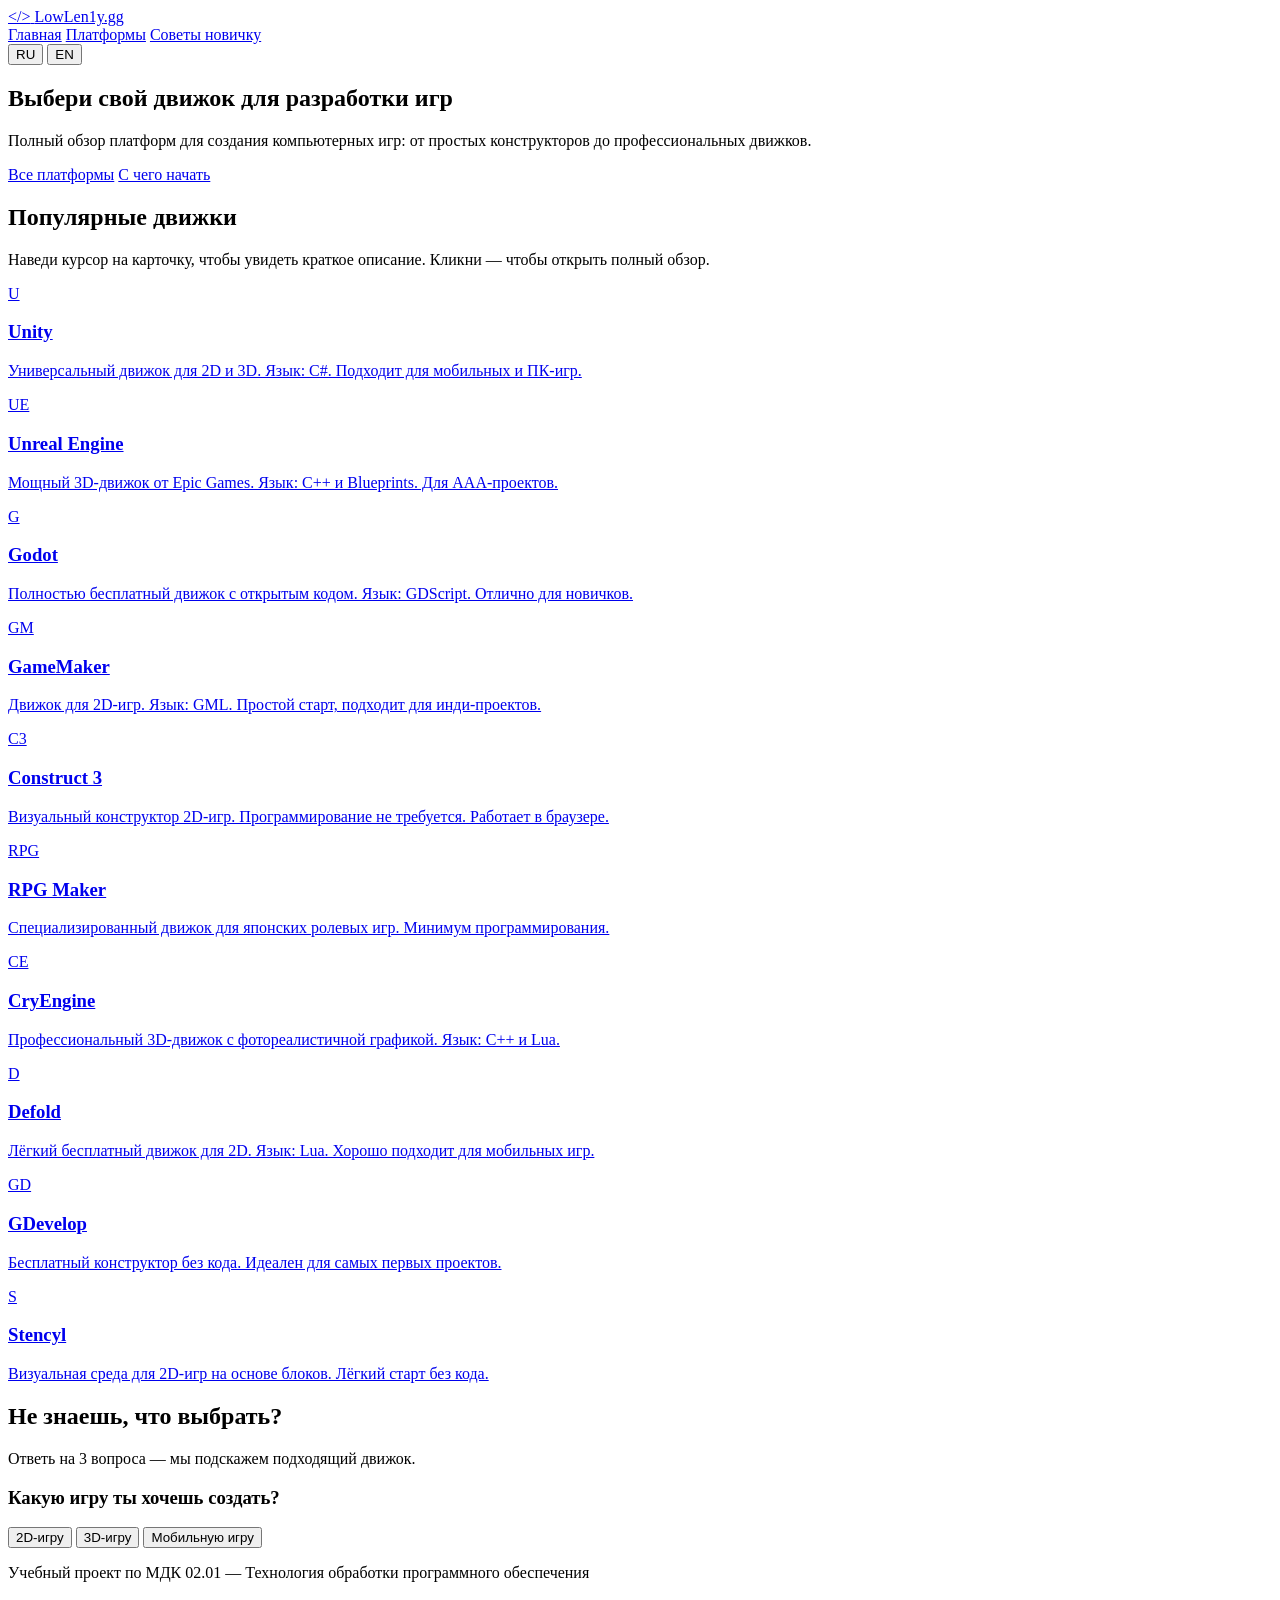
==== index.html @ 75f5266e "Add files via upload" ====
<!DOCTYPE html>
<html lang="ru">
<head>
    <meta charset="UTF-8">
    <meta name="viewport" content="width=device-width, initial-scale=1.0">
    <title>LowLen1y.gg — Обзор платформ для разработки игр</title>
    <link rel="stylesheet" href="css/style.css">
    <!-- Шрифты Google Fonts: Montserrat для заголовков, Inter для текста -->
    <link rel="preconnect" href="https://fonts.googleapis.com">
    <link rel="preconnect" href="https://fonts.gstatic.com" crossorigin>
    <link href="https://fonts.googleapis.com/css2?family=Montserrat:wght@700;900&family=Inter:wght@400;500;600&display=swap" rel="stylesheet">
</head>
<body>

<!-- ================= ШАПКА ================= -->
<header class="header">
    <div class="container header__inner">
        <!-- Логотип сайта -->
        <a href="index.html" class="logo">
    <span class="logo__icon">&lt;/&gt;</span>
    <span class="logo__text">LowLen1y<span class="accent">.gg</span></span>
</a>

        <!-- Навигация -->
        <nav class="nav">
            <a href="index.html" class="nav__link nav__link--active" data-i18n="nav.home">Главная</a>
            <a href="platforms.html" class="nav__link" data-i18n="nav.platforms">Платформы</a>
            <a href="tips.html" class="nav__link" data-i18n="nav.tips">Советы новичку</a>
        </nav>

        <!-- Переключатель языка -->
        <div class="lang-switch">
            <button class="lang-btn lang-btn--active" data-lang="ru">RU</button>
            <button class="lang-btn" data-lang="en">EN</button>
        </div>
    </div>
</header>

<!-- ================= ГЛАВНЫЙ ЭКРАН (HERO) ================= -->
<section class="hero">
    <div class="container">
        <h1 class="hero__title">
            <span data-i18n="hero.title1">Выбери свой</span>
            <span class="accent" data-i18n="hero.title2">движок</span>
            <span data-i18n="hero.title3">для разработки игр</span>
        </h1>
        <p class="hero__subtitle" data-i18n="hero.subtitle">
            Полный обзор платформ для создания компьютерных игр: от простых конструкторов до профессиональных движков.
        </p>
        <div class="hero__buttons">
            <a href="platforms.html" class="btn btn--primary" data-i18n="hero.btnPlatforms">Все платформы</a>
            <a href="tips.html" class="btn btn--outline" data-i18n="hero.btnTips">С чего начать</a>
        </div>
    </div>
</section>

<!-- ================= СЕТКА КАРТОЧЕК ДВИЖКОВ ================= -->
<section class="engines">
    <div class="container">
        <h2 class="section-title" data-i18n="engines.title">Популярные движки</h2>
        <p class="section-subtitle" data-i18n="engines.subtitle">
            Наведи курсор на карточку, чтобы увидеть краткое описание. Кликни — чтобы открыть полный обзор.
        </p>

        <!-- Сетка карточек. Каждая карточка ведёт на свою страницу -->
        <div class="engines__grid">

            <!-- Unity -->
            <a href="engines/unity.html" class="card">
                <div class="card__logo">
                    <!-- Логотип-заглушка. Позже заменим на картинку -->
                    <span class="card__logo-letter">U</span>
                </div>
                <h3 class="card__title">Unity</h3>
                <div class="card__hover">
                    <p data-i18n="card.unity">Универсальный движок для 2D и 3D. Язык: C#. Подходит для мобильных и ПК-игр.</p>
                </div>
            </a>

            <!-- Unreal Engine -->
            <a href="engines/unreal.html" class="card">
                <div class="card__logo"><span class="card__logo-letter">UE</span></div>
                <h3 class="card__title">Unreal Engine</h3>
                <div class="card__hover">
                    <p data-i18n="card.unreal">Мощный 3D-движок от Epic Games. Язык: C++ и Blueprints. Для AAA-проектов.</p>
                </div>
            </a>

            <!-- Godot -->
            <a href="engines/godot.html" class="card">
                <div class="card__logo"><span class="card__logo-letter">G</span></div>
                <h3 class="card__title">Godot</h3>
                <div class="card__hover">
                    <p data-i18n="card.godot">Полностью бесплатный движок с открытым кодом. Язык: GDScript. Отлично для новичков.</p>
                </div>
            </a>

            <!-- GameMaker -->
            <a href="engines/gamemaker.html" class="card">
                <div class="card__logo"><span class="card__logo-letter">GM</span></div>
                <h3 class="card__title">GameMaker</h3>
                <div class="card__hover">
                    <p data-i18n="card.gamemaker">Движок для 2D-игр. Язык: GML. Простой старт, подходит для инди-проектов.</p>
                </div>
            </a>

            <!-- Construct 3 -->
            <a href="engines/construct.html" class="card">
                <div class="card__logo"><span class="card__logo-letter">C3</span></div>
                <h3 class="card__title">Construct 3</h3>
                <div class="card__hover">
                    <p data-i18n="card.construct">Визуальный конструктор 2D-игр. Программирование не требуется. Работает в браузере.</p>
                </div>
            </a>

            <!-- RPG Maker -->
            <a href="engines/rpgmaker.html" class="card">
                <div class="card__logo"><span class="card__logo-letter">RPG</span></div>
                <h3 class="card__title">RPG Maker</h3>
                <div class="card__hover">
                    <p data-i18n="card.rpgmaker">Специализированный движок для японских ролевых игр. Минимум программирования.</p>
                </div>
            </a>

            <!-- CryEngine -->
            <a href="engines/cryengine.html" class="card">
                <div class="card__logo"><span class="card__logo-letter">CE</span></div>
                <h3 class="card__title">CryEngine</h3>
                <div class="card__hover">
                    <p data-i18n="card.cryengine">Профессиональный 3D-движок с фотореалистичной графикой. Язык: C++ и Lua.</p>
                </div>
            </a>

            <!-- Defold -->
            <a href="engines/defold.html" class="card">
                <div class="card__logo"><span class="card__logo-letter">D</span></div>
                <h3 class="card__title">Defold</h3>
                <div class="card__hover">
                    <p data-i18n="card.defold">Лёгкий бесплатный движок для 2D. Язык: Lua. Хорошо подходит для мобильных игр.</p>
                </div>
            </a>

            <!-- GDevelop -->
            <a href="engines/gdevelop.html" class="card">
                <div class="card__logo"><span class="card__logo-letter">GD</span></div>
                <h3 class="card__title">GDevelop</h3>
                <div class="card__hover">
                    <p data-i18n="card.gdevelop">Бесплатный конструктор без кода. Идеален для самых первых проектов.</p>
                </div>
            </a>

            <!-- Stencyl -->
            <a href="engines/stencyl.html" class="card">
                <div class="card__logo"><span class="card__logo-letter">S</span></div>
                <h3 class="card__title">Stencyl</h3>
                <div class="card__hover">
                    <p data-i18n="card.stencyl">Визуальная среда для 2D-игр на основе блоков. Лёгкий старт без кода.</p>
                </div>
            </a>

        </div>
    </div>
</section>

<!-- ================= МИНИ-ОПРОСНИК ================= -->
<section class="quiz">
    <div class="container">
        <h2 class="section-title" data-i18n="quiz.title">Не знаешь, что выбрать?</h2>
        <p class="section-subtitle" data-i18n="quiz.subtitle">Ответь на 3 вопроса — мы подскажем подходящий движок.</p>

        <div class="quiz__box">
            <!-- Шаг 1 -->
            <div class="quiz__step" data-step="1">
                <h3 class="quiz__question" data-i18n="quiz.q1">Какую игру ты хочешь создать?</h3>
                <div class="quiz__options">
                    <button class="quiz__option" data-value="2d" data-i18n="quiz.q1.a">2D-игру</button>
                    <button class="quiz__option" data-value="3d" data-i18n="quiz.q1.b">3D-игру</button>
                    <button class="quiz__option" data-value="mobile" data-i18n="quiz.q1.c">Мобильную игру</button>
                </div>
            </div>

            <!-- Шаг 2 -->
            <div class="quiz__step" data-step="2" style="display:none;">
                <h3 class="quiz__question" data-i18n="quiz.q2">Какой у тебя опыт?</h3>
                <div class="quiz__options">
                    <button class="quiz__option" data-value="newbie" data-i18n="quiz.q2.a">Новичок</button>
                    <button class="quiz__option" data-value="mid" data-i18n="quiz.q2.b">Есть небольшой опыт</button>
                    <button class="quiz__option" data-value="pro" data-i18n="quiz.q2.c">Уверенный пользователь</button>
                </div>
            </div>

            <!-- Шаг 3 -->
            <div class="quiz__step" data-step="3" style="display:none;">
                <h3 class="quiz__question" data-i18n="quiz.q3">Готов ли платить за движок?</h3>
                <div class="quiz__options">
                    <button class="quiz__option" data-value="free" data-i18n="quiz.q3.a">Только бесплатное</button>
                    <button class="quiz__option" data-value="paid" data-i18n="quiz.q3.b">Готов платить</button>
                </div>
            </div>

            <!-- Результат -->
            <div class="quiz__result" data-step="result" style="display:none;">
                <h3 class="quiz__question" data-i18n="quiz.result">Тебе подойдёт:</h3>
                <div id="quizResult" class="quiz__result-box"></div>
                <button class="btn btn--outline" id="quizRestart" data-i18n="quiz.restart">Пройти заново</button>
            </div>
        </div>
    </div>
</section>

<!-- ================= ПОДВАЛ ================= -->
<footer class="footer">
    <div class="container">
        <p data-i18n="footer.text">Учебный проект по МДК 02.01 — Технология обработки программного обеспечения</p>
        <p class="footer__small">© 2025 LowLen1y.gg</p>
    </div>
</footer>

<script src="js/lang.js"></script>
<script src="js/main.js"></script>
<script src="js/quiz.js"></script>
</body>
</html>
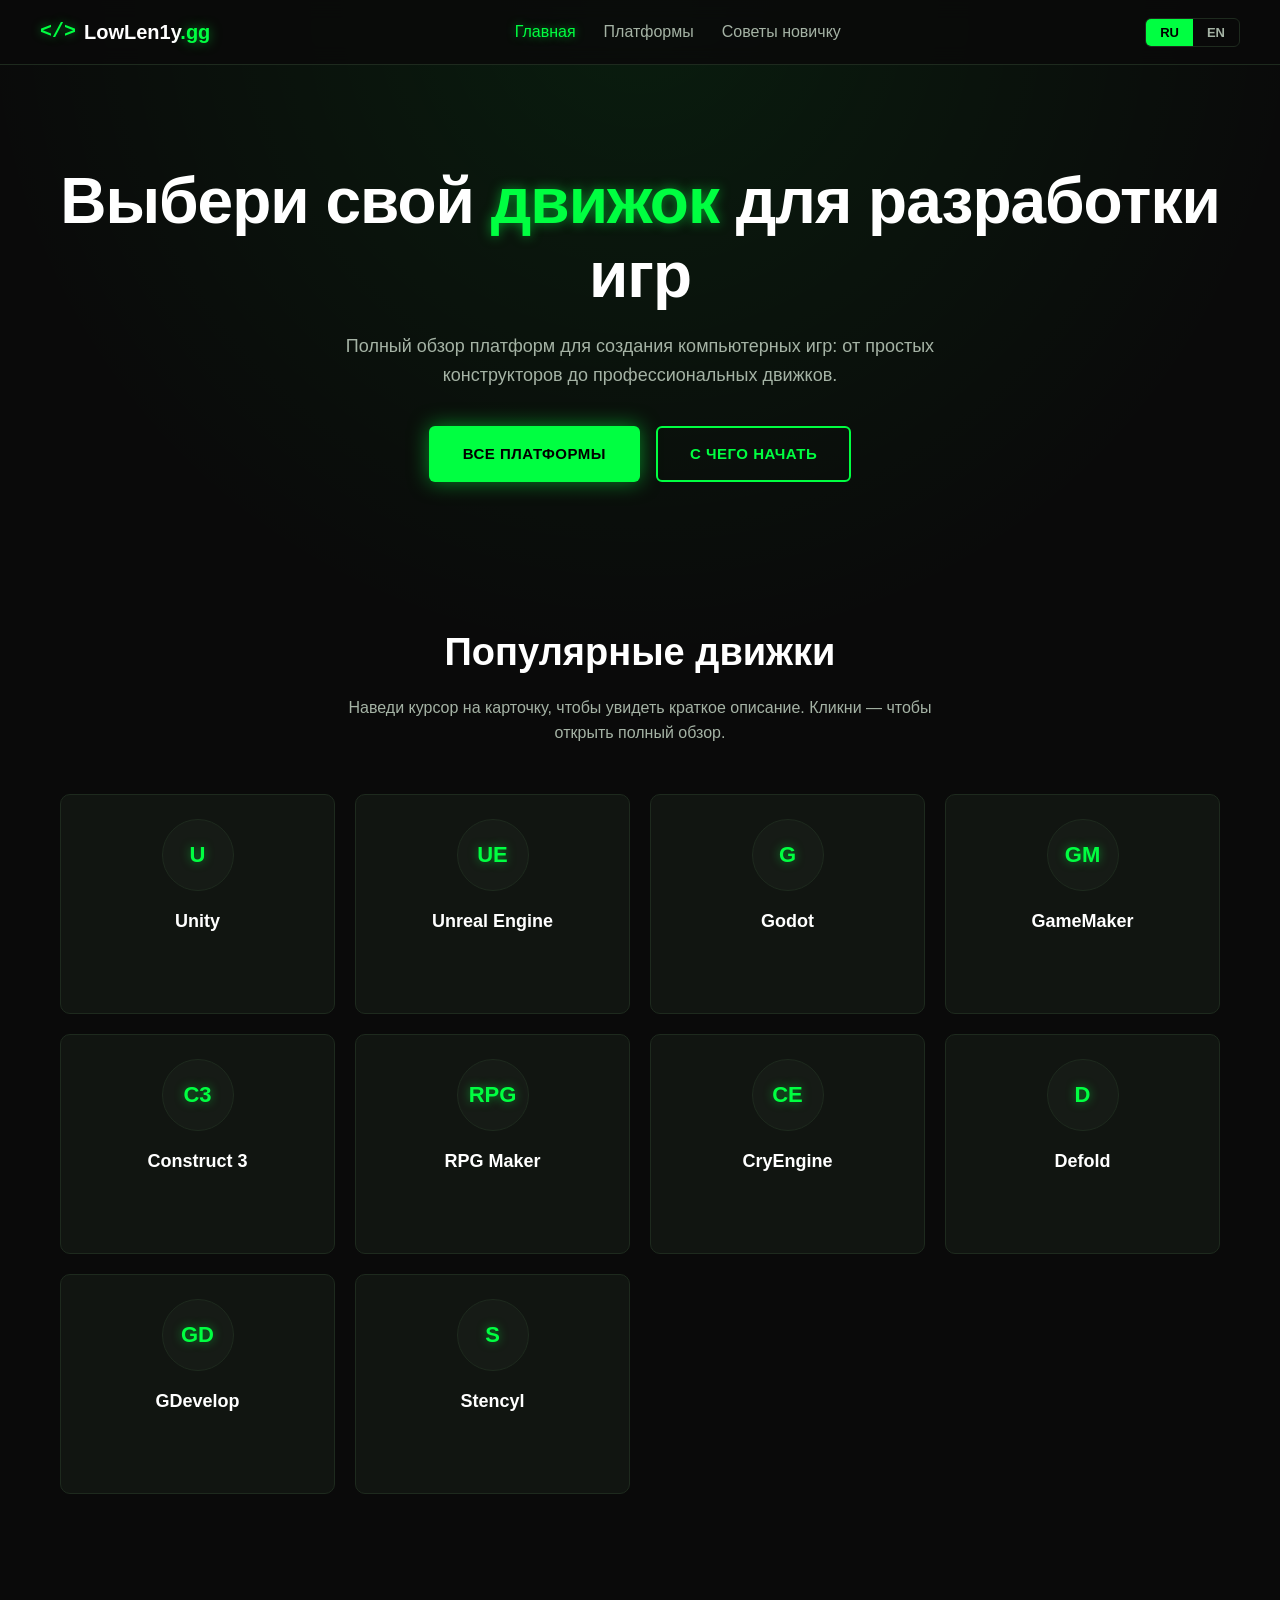
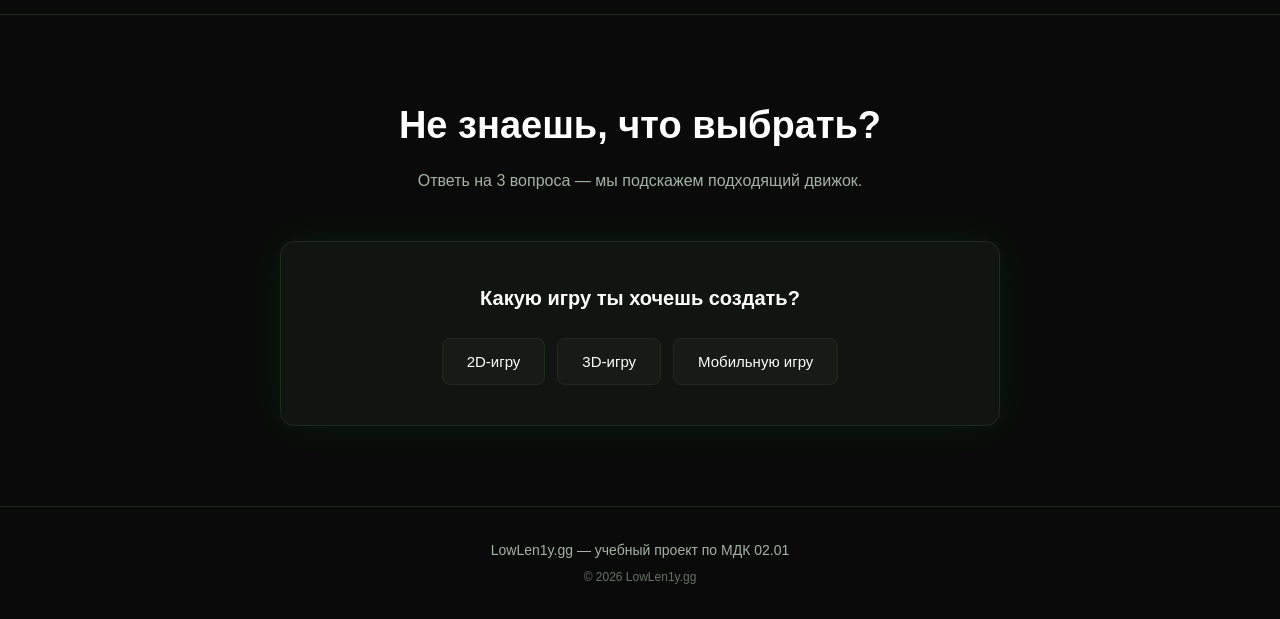
==== commit 8df6fb2f: "Update index.html" ====
--- a/index.html
+++ b/index.html
@@ -212,7 +212,7 @@
 <footer class="footer">
     <div class="container">
         <p data-i18n="footer.text">Учебный проект по МДК 02.01 — Технология обработки программного обеспечения</p>
-        <p class="footer__small">© 2025 LowLen1y.gg</p>
+        <p class="footer__small">© 2026 LowLen1y.gg</p>
     </div>
 </footer>
 
@@ -220,4 +220,4 @@
 <script src="js/main.js"></script>
 <script src="js/quiz.js"></script>
 </body>
-</html>+</html>
--- a/css/style.css
+++ b/css/style.css
@@ -0,0 +1,950 @@
+/* ============================================================
+   LowLen1y.gg — стили проекта
+   Тёмно-зелёная геймерская тема
+   ============================================================ */
+
+/* ================= ПЕРЕМЕННЫЕ ТЕМЫ ================= */
+:root {
+    --bg-dark: #0a0a0a;
+    --bg-panel: #111511;
+    --bg-panel-2: #161b16;
+    --border-dim: #1e2a1e;
+    --accent: #00ff41;
+    --accent-soft: #00b894;
+    --accent-glow: rgba(0, 255, 65, 0.5);
+    --text-main: #ffffff;
+    --text-muted: #a5b3a5;
+    --font-title: 'Montserrat', sans-serif;
+    --font-body: 'Inter', sans-serif;
+}
+
+/* ================= БАЗОВЫЙ СБРОС ================= */
+* {
+    margin: 0;
+    padding: 0;
+    box-sizing: border-box;
+}
+
+html {
+    scroll-behavior: smooth;
+}
+
+body {
+    background-color: var(--bg-dark);
+    color: var(--text-main);
+    font-family: var(--font-body);
+    font-size: 16px;
+    line-height: 1.6;
+    background-image: radial-gradient(circle at 50% 0%, rgba(0, 255, 65, 0.08), transparent 60%);
+    background-attachment: fixed;
+    min-height: 100vh;
+}
+
+a {
+    text-decoration: none;
+    color: inherit;
+}
+
+.container {
+    max-width: 1200px;
+    margin: 0 auto;
+    padding: 0 20px;
+}
+
+.accent {
+    color: var(--accent);
+    text-shadow: 0 0 12px var(--accent-glow);
+}
+
+/* ================= ШАПКА ================= */
+.header {
+    background: rgba(10, 10, 10, 0.85);
+    backdrop-filter: blur(10px);
+    border-bottom: 1px solid var(--border-dim);
+    position: sticky;
+    top: 0;
+    z-index: 100;
+}
+
+.header__inner {
+    display: flex;
+    align-items: center;
+    justify-content: space-between;
+    gap: 24px;
+    padding: 16px 0;
+}
+
+.logo {
+    display: flex;
+    align-items: center;
+    gap: 8px;
+    font-family: var(--font-title);
+    font-weight: 900;
+    font-size: 20px;
+}
+
+.logo__icon {
+    color: var(--accent);
+    font-family: monospace;
+    text-shadow: 0 0 10px var(--accent-glow);
+}
+
+.nav {
+    display: flex;
+    gap: 28px;
+}
+
+.nav__link {
+    color: var(--text-muted);
+    font-weight: 500;
+    transition: color 0.2s, text-shadow 0.2s;
+    position: relative;
+}
+
+.nav__link:hover,
+.nav__link--active {
+    color: var(--accent);
+    text-shadow: 0 0 8px var(--accent-glow);
+}
+
+/* ================= ПЕРЕКЛЮЧАТЕЛЬ ЯЗЫКА ================= */
+.lang-switch {
+    display: flex;
+    border: 1px solid var(--border-dim);
+    border-radius: 6px;
+    overflow: hidden;
+}
+
+.lang-btn {
+    background: transparent;
+    border: none;
+    color: var(--text-muted);
+    padding: 6px 14px;
+    cursor: pointer;
+    font-family: var(--font-body);
+    font-weight: 600;
+    font-size: 13px;
+    transition: all 0.2s;
+}
+
+.lang-btn:hover {
+    color: var(--accent);
+}
+
+.lang-btn--active {
+    background: var(--accent);
+    color: #000;
+    text-shadow: none;
+}
+
+/* ================= ГЛАВНЫЙ ЭКРАН ================= */
+.hero {
+    padding: 100px 0 80px;
+    text-align: center;
+}
+
+.hero__title {
+    font-family: var(--font-title);
+    font-weight: 900;
+    font-size: clamp(32px, 6vw, 64px);
+    line-height: 1.15;
+    margin-bottom: 20px;
+    letter-spacing: -1px;
+}
+
+.hero__subtitle {
+    color: var(--text-muted);
+    font-size: 18px;
+    max-width: 640px;
+    margin: 0 auto 36px;
+}
+
+.hero__buttons {
+    display: flex;
+    gap: 16px;
+    justify-content: center;
+    flex-wrap: wrap;
+}
+
+/* ================= КНОПКИ ================= */
+.btn {
+    display: inline-block;
+    padding: 14px 32px;
+    border-radius: 6px;
+    font-family: var(--font-title);
+    font-weight: 700;
+    font-size: 15px;
+    letter-spacing: 0.5px;
+    text-transform: uppercase;
+    cursor: pointer;
+    transition: all 0.25s;
+    border: 2px solid transparent;
+}
+
+.btn--primary {
+    background: var(--accent);
+    color: #000;
+    box-shadow: 0 0 20px var(--accent-glow);
+}
+
+.btn--primary:hover {
+    box-shadow: 0 0 32px var(--accent-glow), 0 0 60px rgba(0, 255, 65, 0.3);
+    transform: translateY(-2px);
+}
+
+.btn--outline {
+    background: transparent;
+    color: var(--accent);
+    border-color: var(--accent);
+}
+
+.btn--outline:hover {
+    background: var(--accent);
+    color: #000;
+    box-shadow: 0 0 24px var(--accent-glow);
+}
+
+/* ================= ЗАГОЛОВКИ СЕКЦИЙ ================= */
+.section-title {
+    font-family: var(--font-title);
+    font-weight: 900;
+    font-size: clamp(24px, 4vw, 38px);
+    margin-bottom: 12px;
+    text-align: center;
+}
+
+.section-subtitle {
+    color: var(--text-muted);
+    text-align: center;
+    max-width: 640px;
+    margin: 0 auto 48px;
+}
+
+/* ================= СЕКЦИЯ С КАРТОЧКАМИ ================= */
+.engines {
+    padding: 60px 0;
+}
+
+.engines__grid {
+    display: grid;
+    grid-template-columns: repeat(auto-fill, minmax(240px, 1fr));
+    gap: 20px;
+}
+
+/* ---------- КАРТОЧКА ДВИЖКА ---------- */
+.card {
+    background: var(--bg-panel);
+    border: 1px solid var(--border-dim);
+    border-radius: 10px;
+    padding: 24px 20px 0;
+    text-align: center;
+    position: relative;
+    overflow: hidden;
+    transition: transform 0.3s, border-color 0.3s, box-shadow 0.3s;
+    min-height: 220px;
+    display: flex;
+    flex-direction: column;
+    align-items: center;
+    cursor: pointer;
+}
+
+.card:hover {
+    transform: translateY(-6px);
+    border-color: var(--accent);
+    box-shadow: 0 0 24px rgba(0, 255, 65, 0.25), inset 0 0 12px rgba(0, 255, 65, 0.05);
+}
+
+.card__logo {
+    width: 72px;
+    height: 72px;
+    display: flex;
+    align-items: center;
+    justify-content: center;
+    background: var(--bg-panel-2);
+    border: 1px solid var(--border-dim);
+    border-radius: 50%;
+    margin-bottom: 16px;
+    transition: border-color 0.3s, box-shadow 0.3s;
+}
+
+.card:hover .card__logo {
+    border-color: var(--accent);
+    box-shadow: 0 0 16px var(--accent-glow);
+}
+
+.card__logo-letter {
+    font-family: var(--font-title);
+    font-weight: 900;
+    font-size: 22px;
+    color: var(--accent);
+    text-shadow: 0 0 10px var(--accent-glow);
+}
+
+.card__title {
+    font-family: var(--font-title);
+    font-weight: 700;
+    font-size: 18px;
+    color: var(--text-main);
+    transition: color 0.3s;
+}
+
+.card:hover .card__title {
+    color: var(--accent);
+}
+
+/* ---------- ВЫЕЗЖАЮЩЕЕ ОПИСАНИЕ ПРИ HOVER ---------- */
+.card__hover {
+    position: absolute;
+    left: 0;
+    right: 0;
+    bottom: 0;
+    background: linear-gradient(180deg, rgba(0, 255, 65, 0.95), rgba(0, 184, 148, 0.95));
+    color: #000;
+    padding: 16px;
+    font-size: 13px;
+    line-height: 1.4;
+    font-weight: 500;
+    transform: translateY(100%);
+    opacity: 0;
+    transition: transform 0.35s ease, opacity 0.35s ease;
+}
+
+.card:hover .card__hover {
+    transform: translateY(0);
+    opacity: 1;
+}
+
+/* ================= ОПРОСНИК ================= */
+.quiz {
+    padding: 80px 0;
+    border-top: 1px solid var(--border-dim);
+    margin-top: 60px;
+}
+
+.quiz__box {
+    background: var(--bg-panel);
+    border: 1px solid var(--border-dim);
+    border-radius: 14px;
+    padding: 40px 32px;
+    max-width: 720px;
+    margin: 0 auto;
+    box-shadow: 0 0 40px rgba(0, 255, 65, 0.08);
+}
+
+.quiz__question {
+    font-family: var(--font-title);
+    font-weight: 700;
+    font-size: 20px;
+    margin-bottom: 24px;
+    text-align: center;
+}
+
+.quiz__options {
+    display: flex;
+    flex-wrap: wrap;
+    gap: 12px;
+    justify-content: center;
+}
+
+.quiz__option {
+    background: var(--bg-panel-2);
+    border: 1px solid var(--border-dim);
+    color: var(--text-main);
+    padding: 14px 24px;
+    border-radius: 8px;
+    cursor: pointer;
+    font-family: var(--font-body);
+    font-size: 15px;
+    font-weight: 500;
+    transition: all 0.2s;
+}
+
+.quiz__option:hover {
+    border-color: var(--accent);
+    color: var(--accent);
+    box-shadow: 0 0 16px rgba(0, 255, 65, 0.25);
+    transform: translateY(-2px);
+}
+
+.quiz__result-box {
+    text-align: center;
+    margin: 20px 0 28px;
+}
+
+.quiz__result-box a {
+    display: inline-block;
+    font-family: var(--font-title);
+    font-weight: 700;
+    font-size: 22px;
+    color: var(--accent);
+    text-shadow: 0 0 12px var(--accent-glow);
+    margin: 6px 12px;
+    transition: transform 0.2s;
+}
+
+.quiz__result-box a:hover {
+    transform: scale(1.08);
+}
+
+#quizRestart {
+    display: block;
+    margin: 0 auto;
+}
+
+/* ================= КАТАЛОГ — ЗАГОЛОВОК ================= */
+.catalog-header {
+    padding: 60px 0 40px;
+}
+
+.catalog-controls {
+    padding: 0 0 30px;
+}
+
+/* ---------- ПОИСК ---------- */
+.search-box {
+    position: relative;
+    max-width: 480px;
+    margin: 0 auto 24px;
+}
+
+.search-box__icon {
+    position: absolute;
+    left: 16px;
+    top: 50%;
+    transform: translateY(-50%);
+    opacity: 0.5;
+    font-size: 16px;
+}
+
+.search-box__input {
+    width: 100%;
+    background: var(--bg-panel);
+    border: 1px solid var(--border-dim);
+    border-radius: 10px;
+    padding: 14px 16px 14px 46px;
+    color: var(--text-main);
+    font-family: var(--font-body);
+    font-size: 15px;
+    transition: border-color 0.2s, box-shadow 0.2s;
+}
+
+.search-box__input:focus {
+    outline: none;
+    border-color: var(--accent);
+    box-shadow: 0 0 16px rgba(0, 255, 65, 0.25);
+}
+
+.search-box__input::placeholder {
+    color: var(--text-muted);
+}
+
+/* ---------- ФИЛЬТРЫ ---------- */
+.filters {
+    display: flex;
+    flex-wrap: wrap;
+    gap: 20px 32px;
+    justify-content: center;
+    margin-bottom: 24px;
+}
+
+.filters__group {
+    display: flex;
+    align-items: center;
+    flex-wrap: wrap;
+    gap: 8px;
+}
+
+.filters__label {
+    color: var(--text-muted);
+    font-size: 14px;
+    font-weight: 500;
+}
+
+.filter-btn {
+    background: var(--bg-panel);
+    border: 1px solid var(--border-dim);
+    color: var(--text-muted);
+    padding: 8px 16px;
+    border-radius: 6px;
+    cursor: pointer;
+    font-family: var(--font-body);
+    font-size: 13px;
+    font-weight: 500;
+    transition: all 0.2s;
+}
+
+.filter-btn:hover {
+    color: var(--accent);
+    border-color: var(--accent);
+}
+
+.filter-btn--active {
+    background: var(--accent);
+    color: #000;
+    border-color: var(--accent);
+    box-shadow: 0 0 12px var(--accent-glow);
+}
+
+/* ---------- СОРТИРОВКА ---------- */
+.sort-box {
+    display: flex;
+    align-items: center;
+    justify-content: center;
+    gap: 12px;
+    margin-bottom: 16px;
+    flex-wrap: wrap;
+}
+
+.sort-box__label {
+    color: var(--text-muted);
+    font-size: 14px;
+    font-weight: 500;
+}
+
+.sort-box__select {
+    background: var(--bg-panel);
+    border: 1px solid var(--border-dim);
+    color: var(--text-main);
+    padding: 10px 14px;
+    border-radius: 6px;
+    font-family: var(--font-body);
+    font-size: 14px;
+    cursor: pointer;
+    transition: border-color 0.2s;
+}
+
+.sort-box__select:focus {
+    outline: none;
+    border-color: var(--accent);
+    box-shadow: 0 0 12px rgba(0, 255, 65, 0.25);
+}
+
+.sort-box__select option {
+    background: var(--bg-panel-2);
+    color: var(--text-main);
+}
+
+/* ---------- СЧЁТЧИК ---------- */
+.catalog-counter {
+    text-align: center;
+    color: var(--text-muted);
+    font-size: 14px;
+    margin-bottom: 8px;
+}
+
+.catalog-counter #resultCount {
+    color: var(--accent);
+    font-weight: 700;
+    text-shadow: 0 0 8px var(--accent-glow);
+}
+
+/* ---------- СООБЩЕНИЕ "НИЧЕГО НЕ НАЙДЕНО" ---------- */
+.catalog-empty {
+    text-align: center;
+    color: var(--text-muted);
+    padding: 60px 20px;
+    font-size: 16px;
+}
+
+/* ============================================================
+   СТРАНИЦА СОВЕТОВ (tips.html)
+   ============================================================ */
+.tips {
+    padding: 20px 0 60px;
+}
+
+.tip {
+    display: flex;
+    gap: 24px;
+    background: var(--bg-panel);
+    border: 1px solid var(--border-dim);
+    border-radius: 12px;
+    padding: 28px 32px;
+    margin-bottom: 20px;
+    transition: border-color 0.3s, box-shadow 0.3s, transform 0.3s;
+}
+
+.tip:hover {
+    border-color: var(--accent);
+    box-shadow: 0 0 24px rgba(0, 255, 65, 0.15);
+    transform: translateX(6px);
+}
+
+.tip__number {
+    font-family: var(--font-title);
+    font-weight: 900;
+    font-size: 42px;
+    color: var(--accent);
+    text-shadow: 0 0 16px var(--accent-glow);
+    line-height: 1;
+    flex-shrink: 0;
+}
+
+.tip__title {
+    font-family: var(--font-title);
+    font-weight: 700;
+    font-size: 20px;
+    margin-bottom: 10px;
+}
+
+.tip__text {
+    color: var(--text-muted);
+    line-height: 1.7;
+}
+
+/* CTA-блок внизу страницы */
+.cta {
+    padding: 60px 0;
+    border-top: 1px solid var(--border-dim);
+    text-align: center;
+}
+
+/* ============================================================
+   СТРАНИЦА ДВИЖКА (engines/*.html)
+   ============================================================ */
+.engine-hero {
+    padding: 40px 0 30px;
+    border-bottom: 1px solid var(--border-dim);
+}
+
+.back-link {
+    display: inline-block;
+    color: var(--text-muted);
+    font-size: 14px;
+    margin-bottom: 24px;
+    transition: color 0.2s;
+}
+
+.back-link:hover {
+    color: var(--accent);
+}
+
+.engine-hero__inner {
+    display: flex;
+    align-items: center;
+    gap: 24px;
+    flex-wrap: wrap;
+}
+
+.engine-hero__logo {
+    width: 96px;
+    height: 96px;
+    display: flex;
+    align-items: center;
+    justify-content: center;
+    background: var(--bg-panel);
+    border: 2px solid var(--accent);
+    border-radius: 20px;
+    box-shadow: 0 0 24px var(--accent-glow);
+    font-family: var(--font-title);
+    font-weight: 900;
+    font-size: 36px;
+    color: var(--accent);
+    text-shadow: 0 0 12px var(--accent-glow);
+    flex-shrink: 0;
+}
+
+.engine-hero__title {
+    font-family: var(--font-title);
+    font-weight: 900;
+    font-size: clamp(28px, 5vw, 48px);
+    line-height: 1.1;
+}
+
+.engine-hero__subtitle {
+    color: var(--text-muted);
+    font-size: 16px;
+    margin-top: 6px;
+}
+
+/* ---------- БЛОКИ КОНТЕНТА ---------- */
+.engine-content {
+    padding: 50px 0;
+}
+
+.engine-block {
+    margin-bottom: 48px;
+}
+
+.engine-block--center {
+    text-align: center;
+}
+
+.engine-block__title {
+    font-family: var(--font-title);
+    font-weight: 700;
+    font-size: 22px;
+    margin-bottom: 16px;
+    color: var(--accent);
+    text-shadow: 0 0 10px rgba(0, 255, 65, 0.3);
+}
+
+.engine-block__text {
+    color: var(--text-muted);
+    line-height: 1.75;
+    font-size: 16px;
+    max-width: 900px;
+}
+
+/* ---------- ТАБЛИЦА ХАРАКТЕРИСТИК ---------- */
+.specs {
+    background: var(--bg-panel);
+    border: 1px solid var(--border-dim);
+    border-radius: 12px;
+    overflow: hidden;
+}
+
+.specs__row {
+    display: flex;
+    justify-content: space-between;
+    gap: 16px;
+    padding: 14px 24px;
+    border-bottom: 1px solid var(--border-dim);
+}
+
+.specs__row:last-child {
+    border-bottom: none;
+}
+
+.specs__key {
+    color: var(--text-muted);
+    font-weight: 500;
+}
+
+.specs__value {
+    color: var(--text-main);
+    font-weight: 600;
+    text-align: right;
+}
+
+/* ---------- ПЛЮСЫ / МИНУСЫ ---------- */
+.proscons {
+    display: grid;
+    grid-template-columns: 1fr 1fr;
+    gap: 16px;
+}
+
+.proscons__col {
+    background: var(--bg-panel);
+    border: 1px solid var(--border-dim);
+    border-radius: 12px;
+    padding: 24px;
+}
+
+.proscons__col h3 {
+    font-family: var(--font-title);
+    font-weight: 700;
+    font-size: 16px;
+    margin-bottom: 16px;
+    text-transform: uppercase;
+    letter-spacing: 1px;
+}
+
+.proscons__col--pros {
+    border-color: rgba(0, 255, 65, 0.4);
+}
+
+.proscons__col--pros h3 {
+    color: var(--accent);
+}
+
+.proscons__col--cons {
+    border-color: rgba(255, 80, 80, 0.4);
+}
+
+.proscons__col--cons h3 {
+    color: #ff5050;
+}
+
+.proscons__col ul {
+    list-style: none;
+    padding: 0;
+}
+
+.proscons__col li {
+    color: var(--text-muted);
+    padding: 8px 0 8px 24px;
+    position: relative;
+    line-height: 1.5;
+    font-size: 15px;
+}
+
+.proscons__col--pros li::before {
+    content: "✓";
+    position: absolute;
+    left: 0;
+    color: var(--accent);
+    font-weight: 700;
+}
+
+.proscons__col--cons li::before {
+    content: "✕";
+    position: absolute;
+    left: 0;
+    color: #ff5050;
+    font-weight: 700;
+}
+
+/* ---------- ТЕГИ ИГР ---------- */
+.games-list {
+    display: flex;
+    flex-wrap: wrap;
+    gap: 10px;
+}
+
+.game-tag {
+    background: var(--bg-panel);
+    border: 1px solid var(--border-dim);
+    color: var(--text-main);
+    padding: 10px 18px;
+    border-radius: 20px;
+    font-size: 14px;
+    font-weight: 500;
+    transition: all 0.2s;
+}
+
+.game-tag:hover {
+    border-color: var(--accent);
+    color: var(--accent);
+    box-shadow: 0 0 12px rgba(0, 255, 65, 0.25);
+}
+
+/* ================= ПОДВАЛ ================= */
+.footer {
+    border-top: 1px solid var(--border-dim);
+    padding: 32px 0;
+    text-align: center;
+    color: var(--text-muted);
+    font-size: 14px;
+}
+
+.footer__small {
+    margin-top: 6px;
+    opacity: 0.6;
+    font-size: 12px;
+}
+
+/* ============================================================
+   АДАПТИВНОСТЬ
+   ============================================================ */
+@media (max-width: 768px) {
+    .header__inner {
+        flex-wrap: wrap;
+        gap: 12px;
+    }
+
+    .nav {
+        order: 3;
+        width: 100%;
+        justify-content: center;
+        gap: 20px;
+    }
+
+    .nav__link {
+        font-size: 14px;
+    }
+
+    .hero {
+        padding: 60px 0 40px;
+    }
+
+    .engines__grid {
+        grid-template-columns: repeat(auto-fill, minmax(160px, 1fr));
+        gap: 14px;
+    }
+
+    .card {
+        min-height: 190px;
+        padding: 18px 14px 0;
+    }
+
+    .card__logo {
+        width: 56px;
+        height: 56px;
+    }
+
+    .quiz__box {
+        padding: 28px 20px;
+    }
+
+    .quiz__option {
+        width: 100%;
+    }
+
+    /* Каталог */
+    .filters {
+        flex-direction: column;
+        align-items: stretch;
+        gap: 12px;
+    }
+
+    .filters__group {
+        justify-content: center;
+    }
+
+    .filter-btn {
+        padding: 8px 12px;
+        font-size: 12px;
+    }
+
+    .sort-box {
+        flex-direction: column;
+        align-items: stretch;
+    }
+
+    .sort-box__select {
+        width: 100%;
+    }
+
+    /* Советы */
+    .tip {
+        flex-direction: column;
+        gap: 12px;
+        padding: 22px;
+    }
+
+    .tip__number {
+        font-size: 32px;
+    }
+
+    .tip:hover {
+        transform: none;
+    }
+
+    /* Страница движка */
+    .engine-hero__logo {
+        width: 72px;
+        height: 72px;
+        font-size: 28px;
+    }
+
+    .proscons {
+        grid-template-columns: 1fr;
+    }
+
+    .specs__row {
+        flex-direction: column;
+        gap: 4px;
+        padding: 12px 18px;
+    }
+
+    .specs__value {
+        text-align: left;
+    }
+}
+
+@media (max-width: 480px) {
+    .engines__grid {
+        grid-template-columns: 1fr 1fr;
+    }
+
+    .hero__buttons {
+        flex-direction: column;
+        align-items: stretch;
+    }
+
+    .btn {
+        width: 100%;
+        text-align: center;
+    }
+}
